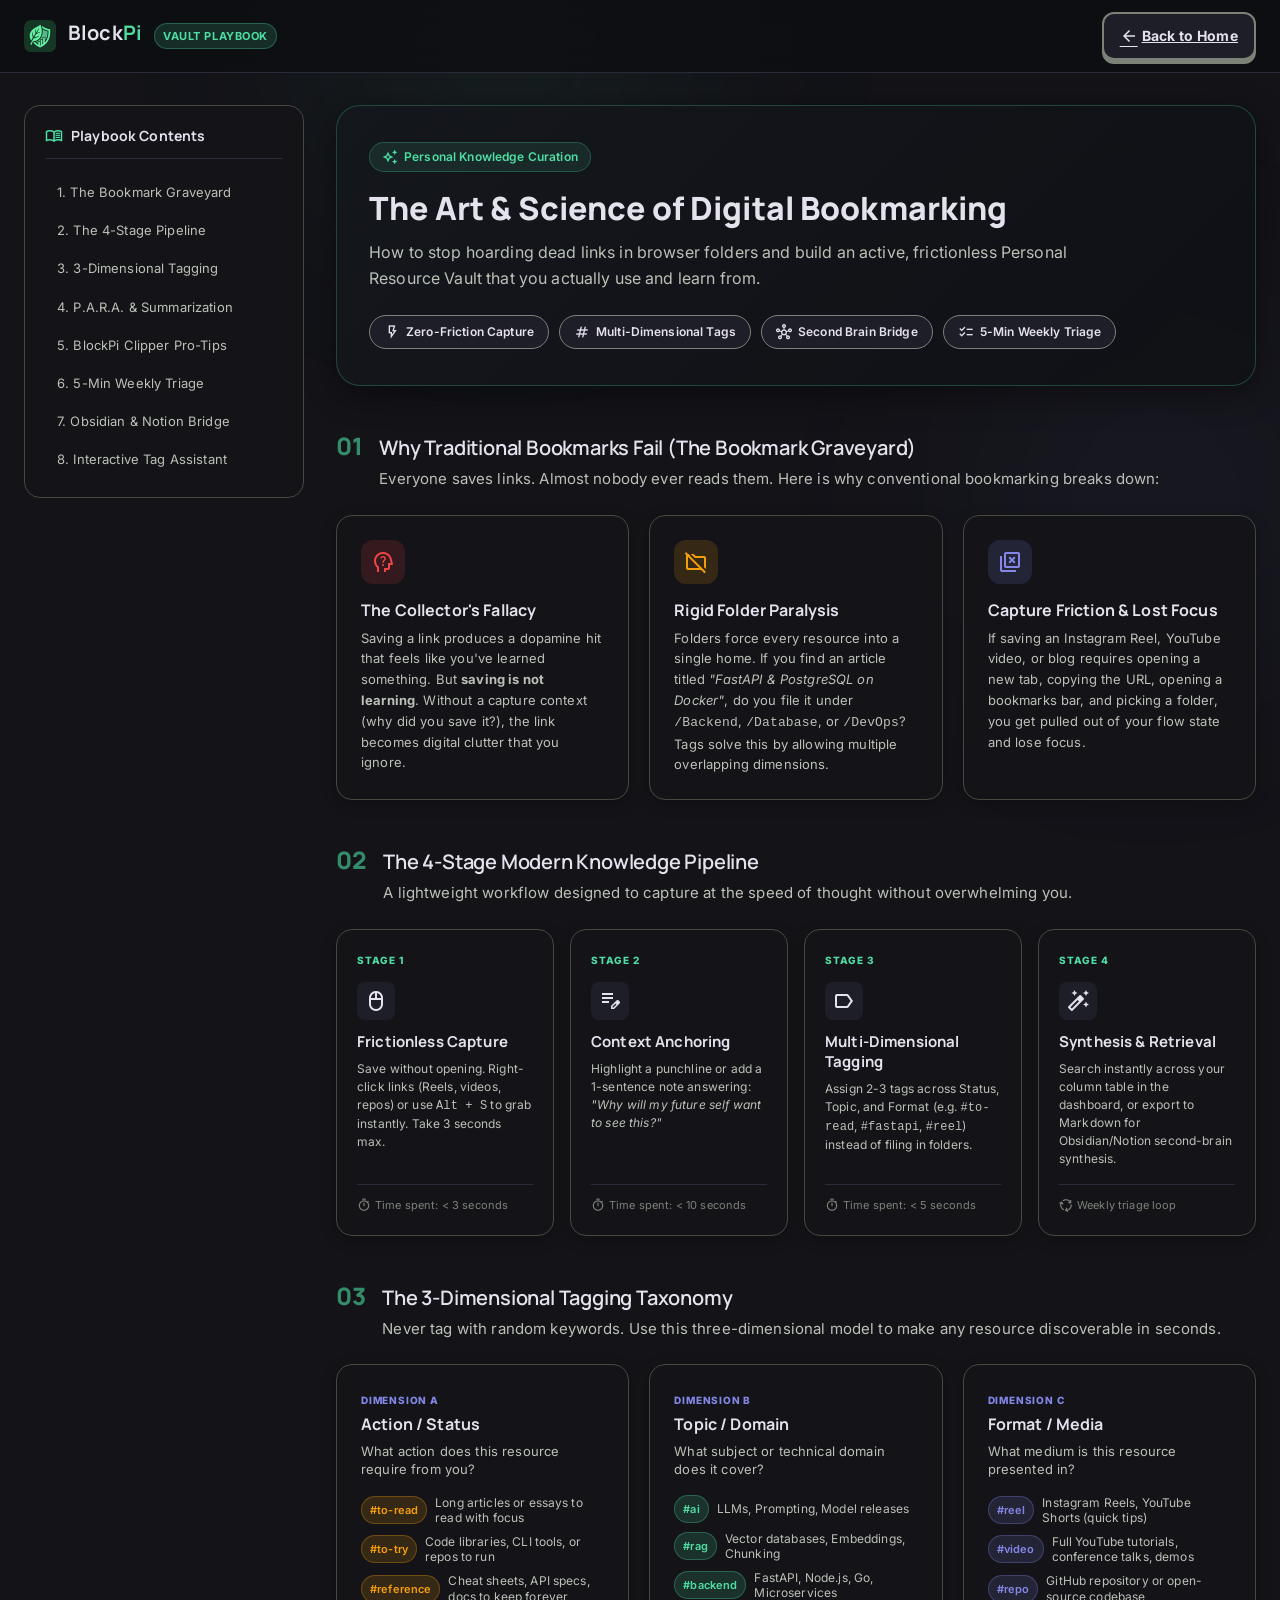
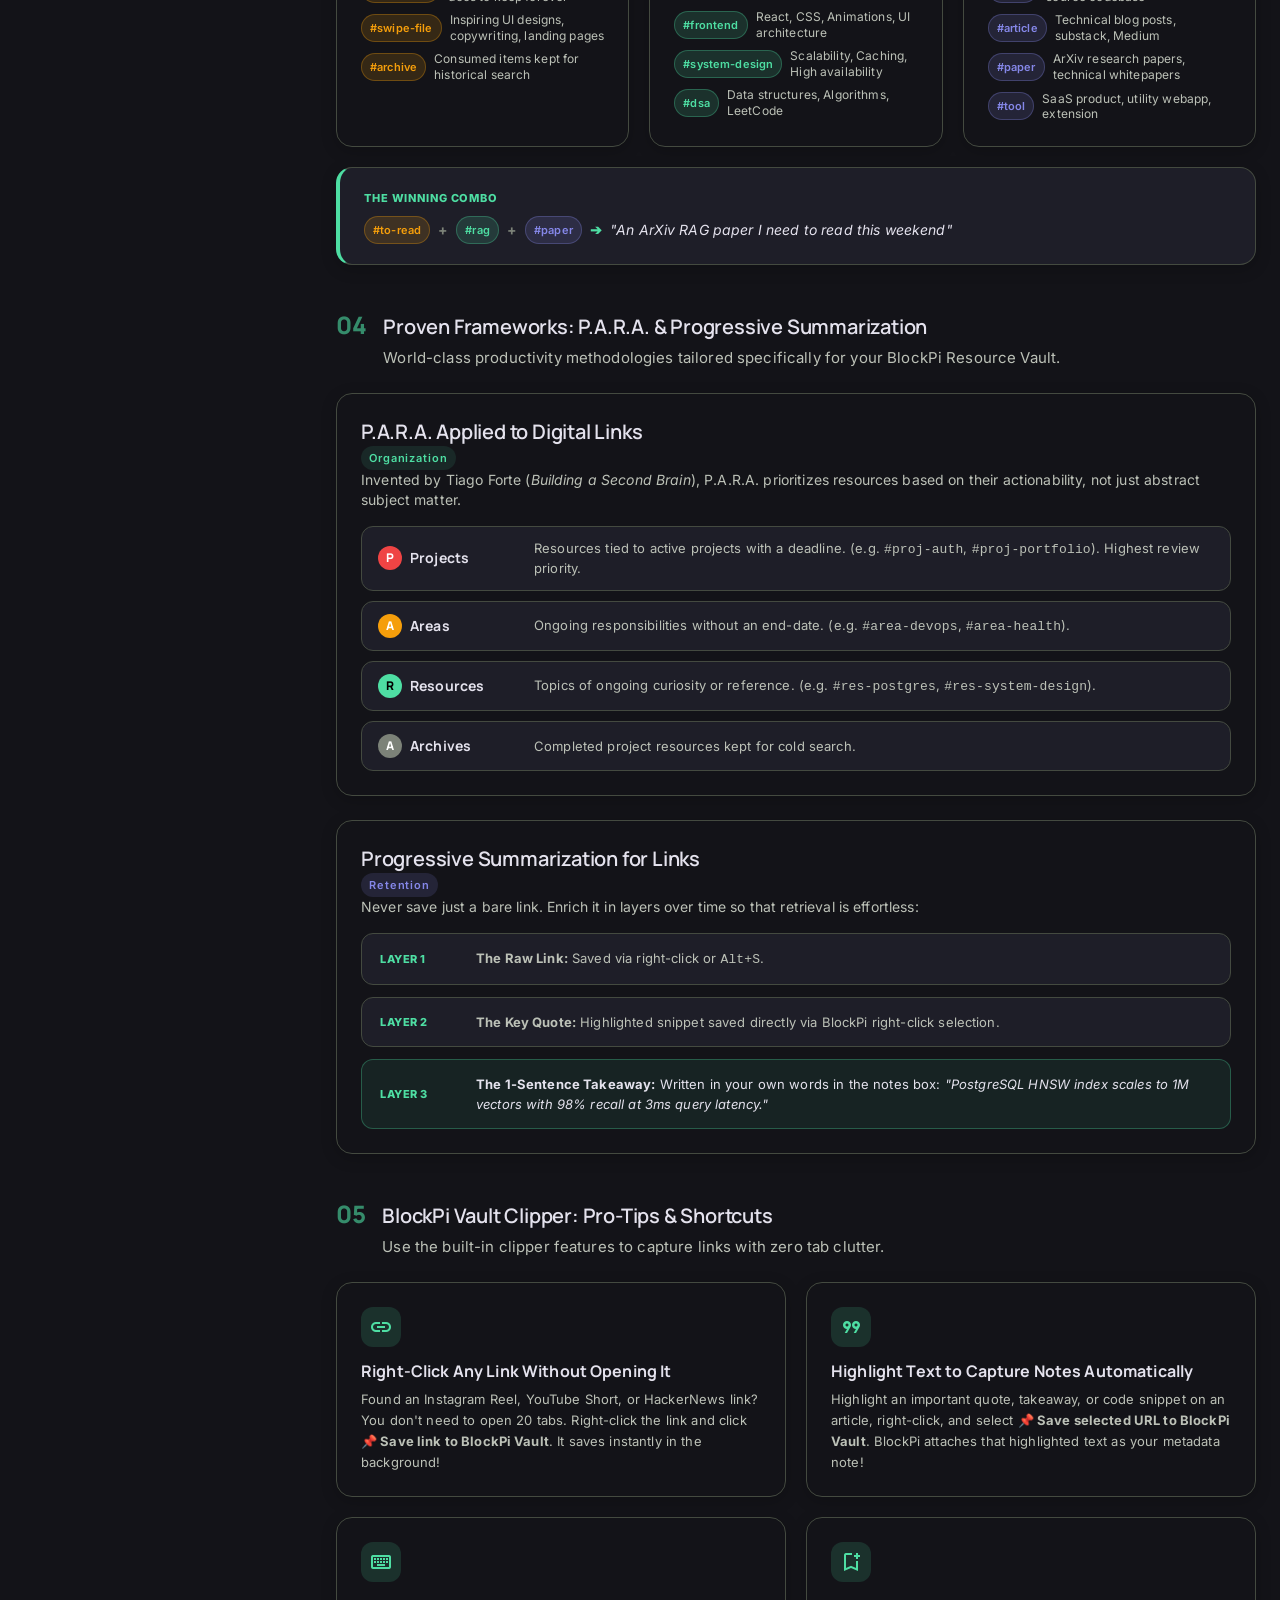
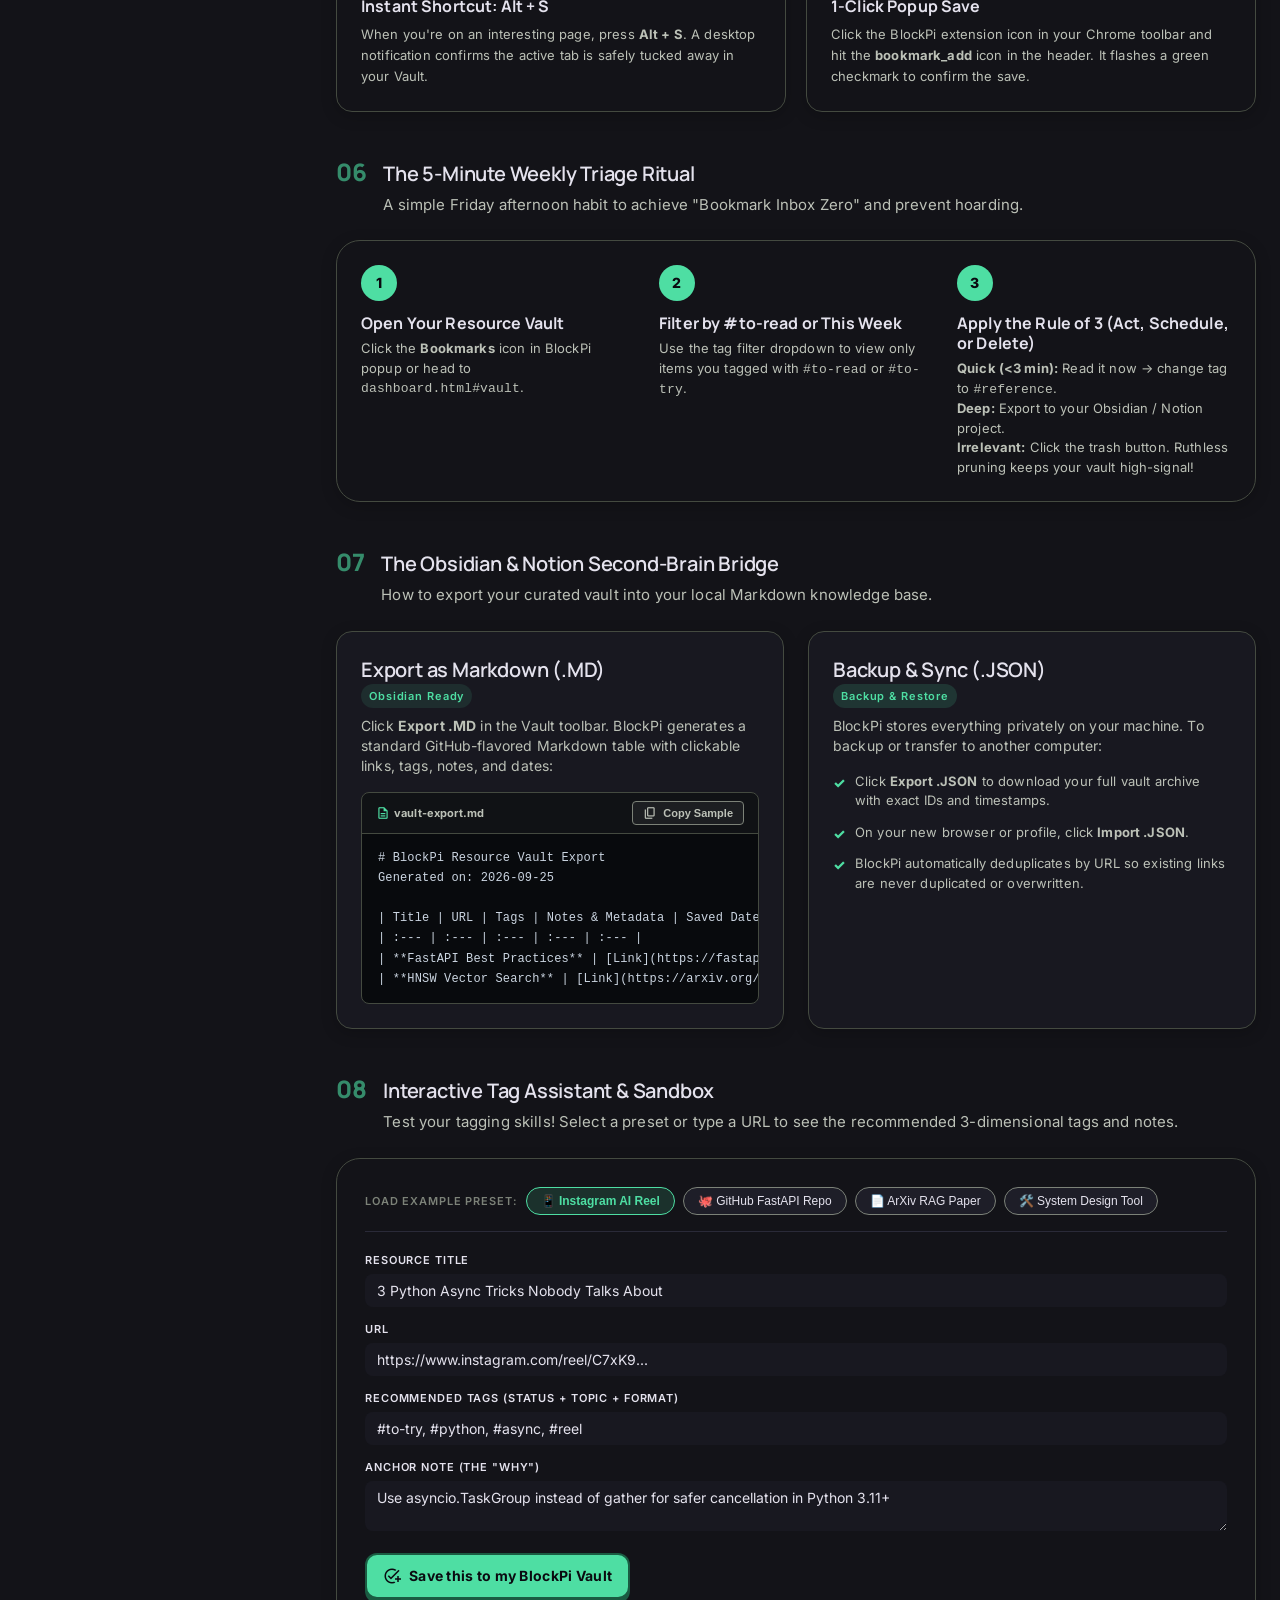
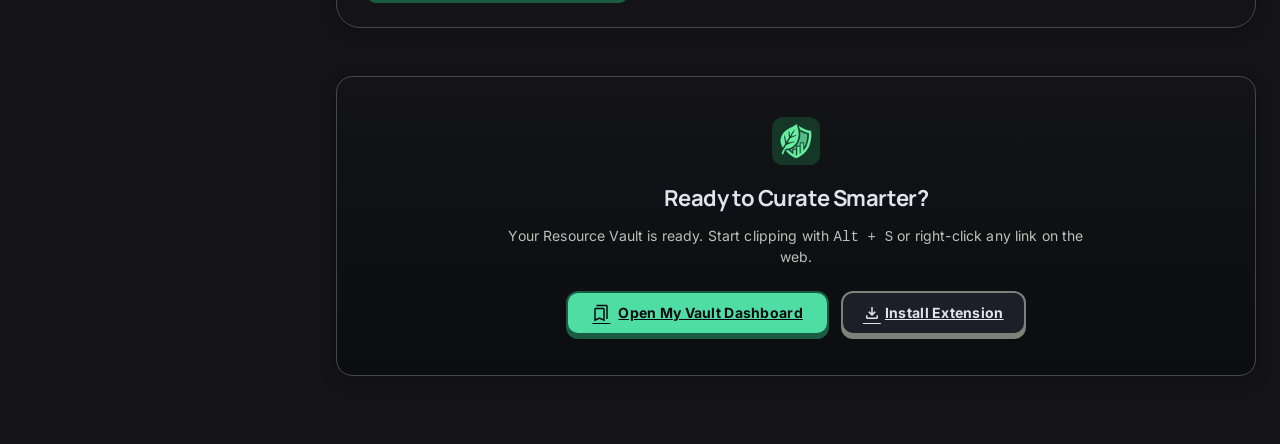
==== playbook/index.html @ e5110b39 "# 🚀 BlockPi v1.1.0 — The Resource Vault & Performance Release > **Turn passive bookmark hoarding int" ====
<!DOCTYPE html>
<html lang="en">
<head>
  <meta charset="utf-8" />
  <meta name="viewport" content="width=device-width, initial-scale=1.0" />
  <title>Resource Vault Playbook & Guide — BlockPi</title>
  <link rel="icon" type="image/png" href="../assets/images/icon128.png" />
  <link rel="preconnect" href="https://fonts.googleapis.com">
  <link rel="preconnect" href="https://fonts.gstatic.com" crossorigin>
  <link href="https://fonts.googleapis.com/css2?family=Fira+Code:wght@400;500;600&family=Inter:wght@400;500;600;700&family=Manrope:wght@600;700;800&family=Material+Symbols+Outlined:opsz,wght,FILL,GRAD@20..48,100..700,0..1,-50..200&display=swap" rel="stylesheet">
  <link rel="stylesheet" href="shared.css" />
  <link rel="stylesheet" href="guide.css" />
  <script defer src="https://cloud.umami.is/script.js" data-website-id="4c2bf85d-8e5a-41c9-9310-b9693fc7922f"></script>
</head>
<body class="guide-body">
  <div class="ambient-glow top-glow"></div>
  <div class="ambient-glow right-glow"></div>

  <!-- Header -->
  <header class="guide-header">
    <div class="guide-header-container">
      <div class="guide-brand">
        <img src="../assets/images/icon128.png" width="32" height="32" alt="BlockPi" class="brand-icon" />
        <div>
          <span class="brand-name">Block<span style="color:var(--primary)">Pi</span></span>
          <span class="brand-badge">Vault Playbook</span>
        </div>
      </div>
      <div class="guide-header-actions">
        <a href="../index.html" class="btn-surface t-button" id="btn-back-home" data-umami-event="Playbook Back Home">
          <span class="material-symbols-outlined" style="font-size:18px;">arrow_back</span>
          Back to Home
        </a>
      </div>
    </div>
  </header>

  <!-- Main Container -->
  <div class="guide-container">
    <!-- Sidebar Navigation -->
    <aside class="guide-toc">
      <div class="toc-card">
        <div class="toc-title">
          <span class="material-symbols-outlined" style="font-size:18px; color:var(--primary);">menu_book</span>
          Playbook Contents
        </div>
        <nav class="toc-nav">
          <a href="#problem" class="toc-link active">1. The Bookmark Graveyard</a>
          <a href="#pipeline" class="toc-link">2. The 4-Stage Pipeline</a>
          <a href="#tagging-matrix" class="toc-link">3. 3-Dimensional Tagging</a>
          <a href="#frameworks" class="toc-link">4. P.A.R.A. & Summarization</a>
          <a href="#shortcuts" class="toc-link">5. BlockPi Clipper Pro-Tips</a>
          <a href="#weekly-review" class="toc-link">6. 5-Min Weekly Triage</a>
          <a href="#second-brain" class="toc-link">7. Obsidian & Notion Bridge</a>
          <a href="#sandbox" class="toc-link">8. Interactive Tag Assistant</a>
        </nav>
      </div>
    </aside>

    <!-- Main Content -->
    <main class="guide-content">

      <!-- Hero Section -->
      <section class="hero-section card card-2xl">
        <div class="hero-badge">
          <span class="material-symbols-outlined" style="font-size:16px;">auto_awesome</span>
          Personal Knowledge Curation
        </div>
        <h1 class="hero-title">The Art & Science of Digital Bookmarking</h1>
        <p class="hero-subtitle">
          How to stop hoarding dead links in browser folders and build an active, frictionless Personal Resource Vault that you actually use and learn from.
        </p>
        <div class="hero-tags">
          <span class="hero-pill"><span class="material-symbols-outlined" style="font-size:16px;">flash_on</span> Zero-Friction Capture</span>
          <span class="hero-pill"><span class="material-symbols-outlined" style="font-size:16px;">tag</span> Multi-Dimensional Tags</span>
          <span class="hero-pill"><span class="material-symbols-outlined" style="font-size:16px;">hub</span> Second Brain Bridge</span>
          <span class="hero-pill"><span class="material-symbols-outlined" style="font-size:16px;">checklist</span> 5-Min Weekly Triage</span>
        </div>
      </section>

      <!-- Section 1: The Problem -->
      <section id="problem" class="guide-section">
        <div class="section-header">
          <span class="section-num">01</span>
          <div>
            <h2 class="t-h2 section-heading">Why Traditional Bookmarks Fail (The Bookmark Graveyard)</h2>
            <p class="section-desc">Everyone saves links. Almost nobody ever reads them. Here is why conventional bookmarking breaks down:</p>
          </div>
        </div>

        <div class="problem-grid">
          <div class="problem-card card">
            <div class="problem-icon" style="background:rgba(239, 68, 68, 0.15); color:#ef4444;">
              <span class="material-symbols-outlined">psychology_alt</span>
            </div>
            <h3 class="problem-title">The Collector's Fallacy</h3>
            <p class="problem-text">
              Saving a link produces a dopamine hit that feels like you've learned something. But <strong>saving is not learning</strong>. Without a capture context (why did you save it?), the link becomes digital clutter that you ignore.
            </p>
          </div>

          <div class="problem-card card">
            <div class="problem-icon" style="background:rgba(245, 158, 11, 0.15); color:#f59e0b;">
              <span class="material-symbols-outlined">folder_off</span>
            </div>
            <h3 class="problem-title">Rigid Folder Paralysis</h3>
            <p class="problem-text">
              Folders force every resource into a single home. If you find an article titled <em>"FastAPI & PostgreSQL on Docker"</em>, do you file it under <code>/Backend</code>, <code>/Database</code>, or <code>/DevOps</code>? Tags solve this by allowing multiple overlapping dimensions.
            </p>
          </div>

          <div class="problem-card card">
            <div class="problem-icon" style="background:rgba(133, 135, 232, 0.15); color:var(--secondary);">
              <span class="material-symbols-outlined">tab_close</span>
            </div>
            <h3 class="problem-title">Capture Friction & Lost Focus</h3>
            <p class="problem-text">
              If saving an Instagram Reel, YouTube video, or blog requires opening a new tab, copying the URL, opening a bookmarks bar, and picking a folder, you get pulled out of your flow state and lose focus.
            </p>
          </div>
        </div>
      </section>

      <!-- Section 2: 4-Stage Pipeline -->
      <section id="pipeline" class="guide-section">
        <div class="section-header">
          <span class="section-num">02</span>
          <div>
            <h2 class="t-h2 section-heading">The 4-Stage Modern Knowledge Pipeline</h2>
            <p class="section-desc">A lightweight workflow designed to capture at the speed of thought without overwhelming you.</p>
          </div>
        </div>

        <div class="pipeline-steps">
          <div class="step-card card">
            <div class="step-badge">STAGE 1</div>
            <div class="step-icon"><span class="material-symbols-outlined">mouse</span></div>
            <h3 class="step-title">Frictionless Capture</h3>
            <p class="step-text">Save without opening. Right-click links (Reels, videos, repos) or use <code>Alt + S</code> to grab instantly. Take 3 seconds max.</p>
            <div class="step-subtext"><span class="material-symbols-outlined" style="font-size:14px;">timer</span> Time spent: &lt; 3 seconds</div>
          </div>

          <div class="step-card card">
            <div class="step-badge">STAGE 2</div>
            <div class="step-icon"><span class="material-symbols-outlined">edit_note</span></div>
            <h3 class="step-title">Context Anchoring</h3>
            <p class="step-text">Highlight a punchline or add a 1-sentence note answering: <em>"Why will my future self want to see this?"</em></p>
            <div class="step-subtext"><span class="material-symbols-outlined" style="font-size:14px;">timer</span> Time spent: &lt; 10 seconds</div>
          </div>

          <div class="step-card card">
            <div class="step-badge">STAGE 3</div>
            <div class="step-icon"><span class="material-symbols-outlined">label</span></div>
            <h3 class="step-title">Multi-Dimensional Tagging</h3>
            <p class="step-text">Assign 2-3 tags across Status, Topic, and Format (e.g. <code>#to-read</code>, <code>#fastapi</code>, <code>#reel</code>) instead of filing in folders.</p>
            <div class="step-subtext"><span class="material-symbols-outlined" style="font-size:14px;">timer</span> Time spent: &lt; 5 seconds</div>
          </div>

          <div class="step-card card">
            <div class="step-badge">STAGE 4</div>
            <div class="step-icon"><span class="material-symbols-outlined">auto_fix_high</span></div>
            <h3 class="step-title">Synthesis & Retrieval</h3>
            <p class="step-text">Search instantly across your column table in the dashboard, or export to Markdown for Obsidian/Notion second-brain synthesis.</p>
            <div class="step-subtext"><span class="material-symbols-outlined" style="font-size:14px;">cycle</span> Weekly triage loop</div>
          </div>
        </div>
      </section>

      <!-- Section 3: Tagging Matrix -->
      <section id="tagging-matrix" class="guide-section">
        <div class="section-header">
          <span class="section-num">03</span>
          <div>
            <h2 class="t-h2 section-heading">The 3-Dimensional Tagging Taxonomy</h2>
            <p class="section-desc">Never tag with random keywords. Use this three-dimensional model to make any resource discoverable in seconds.</p>
          </div>
        </div>

        <div class="matrix-grid">
          <div class="matrix-card card">
            <div class="matrix-header">
              <span class="matrix-dim">DIMENSION A</span>
              <h3 class="matrix-title">Action / Status</h3>
            </div>
            <p class="matrix-desc">What action does this resource require from you?</p>
            <div class="tag-list">
              <div class="tag-item"><span class="tag-pill tag-status">#to-read</span> <span class="tag-desc">Long articles or essays to read with focus</span></div>
              <div class="tag-item"><span class="tag-pill tag-status">#to-try</span> <span class="tag-desc">Code libraries, CLI tools, or repos to run</span></div>
              <div class="tag-item"><span class="tag-pill tag-status">#reference</span> <span class="tag-desc">Cheat sheets, API specs, docs to keep forever</span></div>
              <div class="tag-item"><span class="tag-pill tag-status">#swipe-file</span> <span class="tag-desc">Inspiring UI designs, copywriting, landing pages</span></div>
              <div class="tag-item"><span class="tag-pill tag-status">#archive</span> <span class="tag-desc">Consumed items kept for historical search</span></div>
            </div>
          </div>

          <div class="matrix-card card">
            <div class="matrix-header">
              <span class="matrix-dim">DIMENSION B</span>
              <h3 class="matrix-title">Topic / Domain</h3>
            </div>
            <p class="matrix-desc">What subject or technical domain does it cover?</p>
            <div class="tag-list">
              <div class="tag-item"><span class="tag-pill tag-topic">#ai</span> <span class="tag-desc">LLMs, Prompting, Model releases</span></div>
              <div class="tag-item"><span class="tag-pill tag-topic">#rag</span> <span class="tag-desc">Vector databases, Embeddings, Chunking</span></div>
              <div class="tag-item"><span class="tag-pill tag-topic">#backend</span> <span class="tag-desc">FastAPI, Node.js, Go, Microservices</span></div>
              <div class="tag-item"><span class="tag-pill tag-topic">#frontend</span> <span class="tag-desc">React, CSS, Animations, UI architecture</span></div>
              <div class="tag-item"><span class="tag-pill tag-topic">#system-design</span> <span class="tag-desc">Scalability, Caching, High availability</span></div>
              <div class="tag-item"><span class="tag-pill tag-topic">#dsa</span> <span class="tag-desc">Data structures, Algorithms, LeetCode</span></div>
            </div>
          </div>

          <div class="matrix-card card">
            <div class="matrix-header">
              <span class="matrix-dim">DIMENSION C</span>
              <h3 class="matrix-title">Format / Media</h3>
            </div>
            <p class="matrix-desc">What medium is this resource presented in?</p>
            <div class="tag-list">
              <div class="tag-item"><span class="tag-pill tag-format">#reel</span> <span class="tag-desc">Instagram Reels, YouTube Shorts (quick tips)</span></div>
              <div class="tag-item"><span class="tag-pill tag-format">#video</span> <span class="tag-desc">Full YouTube tutorials, conference talks, demos</span></div>
              <div class="tag-item"><span class="tag-pill tag-format">#repo</span> <span class="tag-desc">GitHub repository or open-source codebase</span></div>
              <div class="tag-item"><span class="tag-pill tag-format">#article</span> <span class="tag-desc">Technical blog posts, substack, Medium</span></div>
              <div class="tag-item"><span class="tag-pill tag-format">#paper</span> <span class="tag-desc">ArXiv research papers, technical whitepapers</span></div>
              <div class="tag-item"><span class="tag-pill tag-format">#tool</span> <span class="tag-desc">SaaS product, utility webapp, extension</span></div>
            </div>
          </div>
        </div>

        <div class="formula-box card">
          <div class="formula-label">THE WINNING COMBO</div>
          <div class="formula-eq">
            <span class="tag-pill tag-status">#to-read</span>
            <span class="formula-op">+</span>
            <span class="tag-pill tag-topic">#rag</span>
            <span class="formula-op">+</span>
            <span class="tag-pill tag-format">#paper</span>
            <span class="formula-arrow">➔</span>
            <span class="formula-result">"An ArXiv RAG paper I need to read this weekend"</span>
          </div>
        </div>
      </section>

      <!-- Section 4: Frameworks -->
      <section id="frameworks" class="guide-section">
        <div class="section-header">
          <span class="section-num">04</span>
          <div>
            <h2 class="t-h2 section-heading">Proven Frameworks: P.A.R.A. & Progressive Summarization</h2>
            <p class="section-desc">World-class productivity methodologies tailored specifically for your BlockPi Resource Vault.</p>
          </div>
        </div>

        <div class="framework-cards">
          <div class="framework-card card">
            <div class="card-title-row">
              <h3 class="t-h2">P.A.R.A. Applied to Digital Links</h3>
              <span class="badge badge-primary">Organization</span>
            </div>
            <p class="t-body-md" style="color:var(--on-surface-variant); margin-bottom:var(--sp-md);">
              Invented by Tiago Forte (<em>Building a Second Brain</em>), P.A.R.A. prioritizes resources based on their actionability, not just abstract subject matter.
            </p>
            <div class="para-table">
              <div class="para-row">
                <div class="para-col-key"><span class="para-badge p">P</span> Projects</div>
                <div class="para-col-val">Resources tied to active projects with a deadline. (e.g. <code>#proj-auth</code>, <code>#proj-portfolio</code>). Highest review priority.</div>
              </div>
              <div class="para-row">
                <div class="para-col-key"><span class="para-badge a">A</span> Areas</div>
                <div class="para-col-val">Ongoing responsibilities without an end-date. (e.g. <code>#area-devops</code>, <code>#area-health</code>).</div>
              </div>
              <div class="para-row">
                <div class="para-col-key"><span class="para-badge r">R</span> Resources</div>
                <div class="para-col-val">Topics of ongoing curiosity or reference. (e.g. <code>#res-postgres</code>, <code>#res-system-design</code>).</div>
              </div>
              <div class="para-row">
                <div class="para-col-key"><span class="para-badge ar">A</span> Archives</div>
                <div class="para-col-val">Completed project resources kept for cold search.</div>
              </div>
            </div>
          </div>

          <div class="framework-card card">
            <div class="card-title-row">
              <h3 class="t-h2">Progressive Summarization for Links</h3>
              <span class="badge" style="background:rgba(133,135,232,0.15); color:var(--secondary);">Retention</span>
            </div>
            <p class="t-body-md" style="color:var(--on-surface-variant); margin-bottom:var(--sp-md);">
              Never save just a bare link. Enrich it in layers over time so that retrieval is effortless:
            </p>
            <div class="summary-layers">
              <div class="summary-layer">
                <span class="layer-num">Layer 1</span>
                <div>
                  <strong>The Raw Link:</strong> Saved via right-click or <code>Alt+S</code>.
                </div>
              </div>
              <div class="summary-layer">
                <span class="layer-num">Layer 2</span>
                <div>
                  <strong>The Key Quote:</strong> Highlighted snippet saved directly via BlockPi right-click selection.
                </div>
              </div>
              <div class="summary-layer highlight">
                <span class="layer-num">Layer 3</span>
                <div>
                  <strong>The 1-Sentence Takeaway:</strong> Written in your own words in the notes box: <em>"PostgreSQL HNSW index scales to 1M vectors with 98% recall at 3ms query latency."</em>
                </div>
              </div>
            </div>
          </div>
        </div>
      </section>

      <!-- Section 5: Clipper Pro-Tips -->
      <section id="shortcuts" class="guide-section">
        <div class="section-header">
          <span class="section-num">05</span>
          <div>
            <h2 class="t-h2 section-heading">BlockPi Vault Clipper: Pro-Tips & Shortcuts</h2>
            <p class="section-desc">Use the built-in clipper features to capture links with zero tab clutter.</p>
          </div>
        </div>

        <div class="tips-grid">
          <div class="tip-card card">
            <div class="tip-icon"><span class="material-symbols-outlined">link</span></div>
            <h3 class="tip-title">Right-Click Any Link Without Opening It</h3>
            <p class="tip-body">
              Found an Instagram Reel, YouTube Short, or HackerNews link? You don't need to open 20 tabs. Right-click the link and click <strong>📌 Save link to BlockPi Vault</strong>. It saves instantly in the background!
            </p>
          </div>

          <div class="tip-card card">
            <div class="tip-icon"><span class="material-symbols-outlined">format_quote</span></div>
            <h3 class="tip-title">Highlight Text to Capture Notes Automatically</h3>
            <p class="tip-body">
              Highlight an important quote, takeaway, or code snippet on an article, right-click, and select <strong>📌 Save selected URL to BlockPi Vault</strong>. BlockPi attaches that highlighted text as your metadata note!
            </p>
          </div>

          <div class="tip-card card">
            <div class="tip-icon"><span class="material-symbols-outlined">keyboard</span></div>
            <h3 class="tip-title">Instant Shortcut: Alt + S</h3>
            <p class="tip-body">
              When you're on an interesting page, press <strong>Alt + S</strong>. A desktop notification confirms the active tab is safely tucked away in your Vault.
            </p>
          </div>

          <div class="tip-card card">
            <div class="tip-icon"><span class="material-symbols-outlined">bookmark_add</span></div>
            <h3 class="tip-title">1-Click Popup Save</h3>
            <p class="tip-body">
              Click the BlockPi extension icon in your Chrome toolbar and hit the <strong>bookmark_add</strong> icon in the header. It flashes a green checkmark to confirm the save.
            </p>
          </div>
        </div>
      </section>

      <!-- Section 6: Weekly Review -->
      <section id="weekly-review" class="guide-section">
        <div class="section-header">
          <span class="section-num">06</span>
          <div>
            <h2 class="t-h2 section-heading">The 5-Minute Weekly Triage Ritual</h2>
            <p class="section-desc">A simple Friday afternoon habit to achieve "Bookmark Inbox Zero" and prevent hoarding.</p>
          </div>
        </div>

        <div class="review-card card card-2xl">
          <div class="review-steps">
            <div class="review-step">
              <div class="step-circle">1</div>
              <div class="review-text">
                <h4>Open Your Resource Vault</h4>
                <p>Click the <strong>Bookmarks</strong> icon in BlockPi popup or head to <code>dashboard.html#vault</code>.</p>
              </div>
            </div>
            <div class="review-step">
              <div class="step-circle">2</div>
              <div class="review-text">
                <h4>Filter by #to-read or This Week</h4>
                <p>Use the tag filter dropdown to view only items you tagged with <code>#to-read</code> or <code>#to-try</code>.</p>
              </div>
            </div>
            <div class="review-step">
              <div class="step-circle">3</div>
              <div class="review-text">
                <h4>Apply the Rule of 3 (Act, Schedule, or Delete)</h4>
                <p>
                  <strong>Quick (&lt;3 min):</strong> Read it now → change tag to <code>#reference</code>.<br/>
                  <strong>Deep:</strong> Export to your Obsidian / Notion project.<br/>
                  <strong>Irrelevant:</strong> Click the trash button. Ruthless pruning keeps your vault high-signal!
                </p>
              </div>
            </div>
          </div>
        </div>
      </section>

      <!-- Section 7: Second Brain -->
      <section id="second-brain" class="guide-section">
        <div class="section-header">
          <span class="section-num">07</span>
          <div>
            <h2 class="t-h2 section-heading">The Obsidian & Notion Second-Brain Bridge</h2>
            <p class="section-desc">How to export your curated vault into your local Markdown knowledge base.</p>
          </div>
        </div>

        <div class="second-brain-grid">
          <div class="brain-card card">
            <div class="card-title-row">
              <h3 class="t-h2">Export as Markdown (.MD)</h3>
              <span class="badge badge-primary">Obsidian Ready</span>
            </div>
            <p class="t-body-md" style="color:var(--on-surface-variant); margin-top:var(--sp-xs);">
              Click <strong>Export .MD</strong> in the Vault toolbar. BlockPi generates a standard GitHub-flavored Markdown table with clickable links, tags, notes, and dates:
            </p>
            <div class="code-block-wrapper">
              <div class="code-block-header">
                <span class="code-lang">
                  <span class="material-symbols-outlined" style="font-size:14px; color:var(--primary); vertical-align:middle; margin-right:4px;">description</span>
                  vault-export.md
                </span>
                <button id="btn-copy-md-sample" class="btn-copy-code" title="Copy sample markdown to clipboard">
                  <span class="material-symbols-outlined icon-copy" style="font-size:14px;">content_copy</span>
                  <span class="btn-copy-text">Copy Sample</span>
                </button>
              </div>
              <pre class="code-block"><code id="sample-md-code"># BlockPi Resource Vault Export
Generated on: 2026-09-25

| Title | URL | Tags | Notes & Metadata | Saved Date |
| :--- | :--- | :--- | :--- | :--- |
| **FastAPI Best Practices** | [Link](https://fastapi.tiangolo.com) | &#96;#backend&#96; &#96;#fastapi&#96; | Use async db sessions | 2026-09-25 |
| **HNSW Vector Search** | [Link](https://arxiv.org/abs/...) | &#96;#ai&#96; &#96;#rag&#96; &#96;#paper&#96; | Sub-5ms recall | 2026-09-25 |</code></pre>
            </div>
          </div>

          <div class="brain-card card">
            <div class="card-title-row">
              <h3 class="t-h2">Backup & Sync (.JSON)</h3>
              <span class="badge" style="background:rgba(78,222,163,0.15); color:var(--primary);">Backup & Restore</span>
            </div>
            <p class="t-body-md" style="color:var(--on-surface-variant); margin-top:var(--sp-xs);">
              BlockPi stores everything privately on your machine. To backup or transfer to another computer:
            </p>
            <ul class="guide-checklist">
              <li>Click <strong>Export .JSON</strong> to download your full vault archive with exact IDs and timestamps.</li>
              <li>On your new browser or profile, click <strong>Import .JSON</strong>.</li>
              <li>BlockPi automatically deduplicates by URL so existing links are never duplicated or overwritten.</li>
            </ul>
          </div>
        </div>
      </section>

      <!-- Section 8: Interactive Sandbox -->
      <section id="sandbox" class="guide-section">
        <div class="section-header">
          <span class="section-num">08</span>
          <div>
            <h2 class="t-h2 section-heading">Interactive Tag Assistant & Sandbox</h2>
            <p class="section-desc">Test your tagging skills! Select a preset or type a URL to see the recommended 3-dimensional tags and notes.</p>
          </div>
        </div>

        <div class="sandbox-card card card-2xl">
          <div class="sandbox-presets">
            <span class="t-label" style="color:var(--outline);">Load Example Preset:</span>
            <button class="btn-preset active" data-preset="reel">📱 Instagram AI Reel</button>
            <button class="btn-preset" data-preset="repo">🐙 GitHub FastAPI Repo</button>
            <button class="btn-preset" data-preset="paper">📄 ArXiv RAG Paper</button>
            <button class="btn-preset" data-preset="tool">🛠️ System Design Tool</button>
          </div>

          <div class="sandbox-form">
            <div class="sandbox-field">
              <label class="t-label">Resource Title</label>
              <input type="text" id="sb-title" class="input" value="3 Python Async Tricks Nobody Talks About" />
            </div>
            <div class="sandbox-field">
              <label class="t-label">URL</label>
              <input type="text" id="sb-url" class="input" value="https://www.instagram.com/reel/C7xK9..." />
            </div>
            <div class="sandbox-field">
              <label class="t-label">Recommended Tags (Status + Topic + Format)</label>
              <input type="text" id="sb-tags" class="input" value="#to-try, #python, #async, #reel" />
            </div>
            <div class="sandbox-field">
              <label class="t-label">Anchor Note (The "Why")</label>
              <textarea id="sb-notes" class="input" rows="2">Use asyncio.TaskGroup instead of gather for safer cancellation in Python 3.11+</textarea>
            </div>
            <div class="sandbox-actions">
              <button id="btn-sandbox-save" class="btn-primary" data-umami-event="Playbook Sandbox Save">
                <span class="material-symbols-outlined" style="font-size:18px;">add_task</span>
                Save this to my BlockPi Vault
              </button>
              <span id="sandbox-feedback" class="t-label" style="color:var(--primary); display:none;">
                ✓ Added to your Vault!
              </span>
            </div>
          </div>
        </div>
      </section>

      <!-- Footer CTA -->
      <footer class="guide-footer card">
        <div style="text-align:center; max-width:600px; margin:0 auto;">
          <img src="../assets/images/icon128.png" width="48" height="48" alt="BlockPi" style="margin-bottom:var(--sp-sm)" />
          <h2 class="t-h1" style="color:var(--on-surface); font-size:22px;">Ready to Curate Smarter?</h2>
          <p class="t-body-md" style="color:var(--on-surface-variant); margin:var(--sp-sm) 0 var(--sp-lg);">
            Your Resource Vault is ready. Start clipping with <code>Alt + S</code> or right-click any link on the web.
          </p>
          <div style="display:flex; justify-content:center; align-items:center; gap:12px; flex-wrap:wrap;">
            <a href="../index.html#vault" id="btn-open-vault" class="btn-primary" style="padding:10px 24px;" data-umami-event="Playbook Open Vault Click">
              <span class="material-symbols-outlined" style="font-size:18px;">bookmarks</span>
              Open My Vault Dashboard
            </a>
            <a href="../index.html#install" class="btn-surface" style="padding:10px 20px;" data-umami-event="Playbook Install Click">
              <span class="material-symbols-outlined" style="font-size:18px;">download</span>
              Install Extension
            </a>
          </div>
          <div id="vault-access-hint" style="display:none; margin-top:20px; padding:16px 20px; background:rgba(16,185,129,0.08); border:1px solid rgba(16,185,129,0.25); border-radius:12px; text-align:left; max-width:520px; margin-left:auto; margin-right:auto;">
            <div style="display:flex; align-items:center; gap:8px; margin-bottom:8px; font-weight:600; color:var(--primary); font-size:14px;">
              <span class="material-symbols-outlined" style="font-size:20px;">lightbulb</span>
              <span>How to open your Vault in Chrome</span>
            </div>
            <p style="font-size:13px; color:var(--on-surface-variant); margin:0 0 8px 0; line-height:1.5;">
              BlockPi is a 100% private, local Chrome Extension. You can access your Vault anytime:
            </p>
            <ul style="font-size:13px; color:var(--on-surface); margin:0 0 10px 0; padding-left:20px; line-height:1.6;">
              <li>Click the <strong>BlockPi icon</strong> in your browser toolbar &rarr; select <strong>Vault Dashboard</strong>.</li>
              <li>Or press <kbd style="background:var(--surface-variant); padding:2px 6px; border-radius:4px; font-family:var(--font-mono); font-size:12px;">Alt + S</kbd> on any page to clip links directly.</li>
            </ul>
            <p style="font-size:12px; color:var(--on-surface-variant); margin:0;">
              Don't have BlockPi installed yet? Click <a href="../index.html#install" style="color:var(--primary); text-decoration:underline;" data-umami-event="Playbook Install Hint Click">Install Extension</a> to get started in 30 seconds.
            </p>
          </div>
        </div>
      </footer>

    </main>
  </div>

  <script src="guide.js" type="module"></script>
</body>
</html>
---- playbook/shared.css ----
/* ════════════════════════════════════════════════════
   BlockPi — Shared Design System (Stitch Dark Theme)
   Serene Productivity · Sage Green + Indigo · Dark Mode
   ════════════════════════════════════════════════════ */

/* Fonts loaded via Google Fonts CDN in HTML head */

.material-symbols-outlined {
  font-family: 'Material Symbols Outlined';
  font-weight: normal;
  font-style: normal;
  font-size: 24px;
  line-height: 1;
  letter-spacing: normal;
  text-transform: none;
  display: inline-block;
  white-space: nowrap;
  word-wrap: normal;
  direction: ltr;
}

/* ── Color Tokens ─────────────────────────────────── */
:root {
  /* Surfaces (dark) */
  --background: #0e0e14;
  --surface: #131318;
  --surface-dim: #0e0e14;
  --surface-bright: #2a2a38;
  --surface-container-lowest: #131318;
  --surface-container-low: #181820;
  --surface-container: #1e1e28;
  --surface-container-high: #252530;
  --surface-container-highest: #303040;
  --surface-variant: #2a2a38;

  /* On-Surface (text on dark) */
  --on-surface: #e4e2ed;
  --on-surface-variant: #bcc1b7;
  --on-background: #e4e2ed;
  --inverse-surface: #e4e2ed;
  --inverse-on-surface: #1a1b22;

  /* Primary — Mint Emerald */
  --primary: #4EDEA3;
  --on-primary: #ffffff;
  --primary-container: #1a5c42;
  --on-primary-container: #b8f5dc;
  --primary-fixed: #d4f7e8;
  --primary-fixed-dim: #4EDEA3;
  --on-primary-fixed: #d4f7e8;
  --on-primary-fixed-variant: #1a5c42;
  --inverse-primary: #145238;
  --surface-tint: #3ab88a;

  /* Secondary — Indigo */
  --secondary: #8587e8;
  --on-secondary: #ffffff;
  --secondary-container: #3a3d9e;
  --on-secondary-container: #c0c1ff;
  --secondary-fixed: #2a2a6e;
  --secondary-fixed-dim: #8587e8;

  /* Tertiary — Rose */
  --tertiary: #d88aa8;
  --on-tertiary: #ffffff;
  --tertiary-container: #815166;
  --on-tertiary-container: #ffcde0;

  /* Error */
  --error: #ffb4ab;
  --on-error: #ffffff;
  --error-container: #93000a;
  --on-error-container: #ffdad6;

  /* Outline */
  --outline: #7c8278;
  --outline-variant: #444a40;

  /* Status */
  --status-good: #4EDEA3;
  --status-warn: #f59e0b;
  --status-danger: #ffb4ab;

  /* Spacing (4px baseline) */
  --sp-base: 4px;
  --sp-xs: 8px;
  --sp-sm: 12px;
  --sp-md: 16px;
  --sp-lg: 24px;
  --sp-xl: 32px;
  --sp-container: 20px;
  --sp-card: 16px;

  /* Radius */
  --r-sm: 4px;
  --r-md: 8px;
  --r-lg: 12px;
  --r-xl: 16px;
  --r-2xl: 24px;
  --r-full: 9999px;

  /* Shadows (deep for dark) */
  --shadow-sm: 0 2px 8px rgba(0, 0, 0, 0.15);
  --shadow-md: 0 4px 16px rgba(0, 0, 0, 0.2);
  --shadow-lg: 0 8px 32px rgba(0, 0, 0, 0.3);
  --shadow-xl: 0 16px 48px rgba(0, 0, 0, 0.4);
  --shadow-accent: 0 4px 16px rgba(78, 222, 163, 0.25);

  /* Transitions */
  --ease-out: cubic-bezier(0.16, 1, 0.3, 1);
  --t-fast: 0.15s ease;
  --t-normal: 0.2s ease;
  --t-spring: 0.5s cubic-bezier(0.16, 1, 0.3, 1);
}

/* ── Global Reset ─────────────────────────────────── */
*,
*::before,
*::after {
  margin: 0;
  padding: 0;
  box-sizing: border-box;
}

body {
  font-family: 'Inter', -apple-system, BlinkMacSystemFont, 'Segoe UI', sans-serif;
  font-size: 14px;
  line-height: 20px;
  letter-spacing: 0.01em;
  color: var(--on-background);
  background: var(--background);
  -webkit-font-smoothing: antialiased;
  -moz-osx-font-smoothing: grayscale;
}

/* ── Typography ───────────────────────────────────── */
.t-h1 {
  font-family: 'Manrope', sans-serif;
  font-size: 24px;
  line-height: 32px;
  font-weight: 700;
  letter-spacing: -0.02em;
}

.t-h2 {
  font-family: 'Manrope', sans-serif;
  font-size: 20px;
  line-height: 28px;
  font-weight: 600;
  letter-spacing: -0.01em;
}

.t-body-lg {
  font-family: 'Inter', sans-serif;
  font-size: 16px;
  line-height: 24px;
  letter-spacing: 0.01em;
}

.t-body-md {
  font-family: 'Inter', sans-serif;
  font-size: 14px;
  line-height: 20px;
  letter-spacing: 0.01em;
}

.t-label {
  font-family: 'Inter', sans-serif;
  font-size: 11px;
  line-height: 16px;
  font-weight: 600;
  letter-spacing: 0.08em;
  text-transform: uppercase;
}

.t-button {
  font-family: 'Inter', sans-serif;
  font-size: 14px;
  line-height: 20px;
  font-weight: 500;
  letter-spacing: 0.02em;
}

/* ── Material Symbols extras ─────────────────────── */
.material-symbols-outlined {
  font-variation-settings: 'FILL' 0, 'wght' 400, 'GRAD' 0, 'opsz' 24;
  vertical-align: middle;
}

.material-symbols-outlined.fill {
  font-variation-settings: 'FILL' 1, 'wght' 400, 'GRAD' 0, 'opsz' 24;
}

/* ── Card ─────────────────────────────────────────── */
.card {
  background: var(--surface-container-lowest);
  border: 1px solid var(--outline-variant);
  border-radius: var(--r-xl);
  padding: var(--sp-lg);
  box-shadow: var(--shadow-md);
}

.card-2xl {
  border-radius: var(--r-2xl);
}

/* ── Buttons ──────────────────────────────────────── */
.btn-primary {
  display: inline-flex;
  align-items: center;
  justify-content: center;
  gap: var(--sp-xs);
  background: var(--primary);
  color: #0a0a10;
  font-family: 'Inter', sans-serif;
  font-size: 14px;
  font-weight: 700;
  letter-spacing: 0.02em;
  padding: var(--sp-sm) var(--sp-md);
  border-radius: var(--r-lg);
  border: 2px solid var(--primary-container);
  cursor: pointer;
  transition: all 0.2s ease;
  box-shadow: 0px 4px 0px 0px var(--primary-container);
}

.btn-primary:hover {
  background: var(--primary-fixed-dim);
  transform: translateY(2px);
  box-shadow: 0px 2px 0px 0px var(--primary-container);
}

.btn-ghost {
  display: inline-flex;
  align-items: center;
  justify-content: center;
  gap: var(--sp-xs);
  background: var(--surface-container-lowest);
  color: var(--secondary);
  font-family: 'Inter', sans-serif;
  font-size: 14px;
  font-weight: 700;
  letter-spacing: 0.02em;
  padding: var(--sp-sm) var(--sp-md);
  border-radius: var(--r-lg);
  border: 2px solid var(--secondary);
  cursor: pointer;
  transition: all 0.2s ease;
  box-shadow: 0px 4px 0px 0px var(--secondary);
}

.btn-ghost:hover {
  background: rgba(133, 135, 232, 0.08);
  transform: translateY(2px);
  box-shadow: 0px 2px 0px 0px var(--secondary);
}

.btn-surface {
  display: inline-flex;
  align-items: center;
  justify-content: center;
  gap: var(--sp-base);
  background: var(--surface-container);
  color: var(--on-surface);
  font-family: 'Inter', sans-serif;
  font-size: 14px;
  font-weight: 700;
  letter-spacing: 0.02em;
  padding: var(--sp-sm) var(--sp-md);
  border-radius: var(--r-lg);
  border: 2px solid var(--outline);
  cursor: pointer;
  transition: all 0.2s ease;
  box-shadow: 0px 4px 0px 0px var(--outline);
}

.btn-surface:hover {
  background: var(--surface-container-high);
  transform: translateY(2px);
  box-shadow: 0px 2px 0px 0px var(--outline);
}

.btn-danger-outline {
  display: inline-flex;
  align-items: center;
  gap: var(--sp-base);
  background: var(--surface-container-lowest);
  color: var(--error);
  font-family: 'Inter', sans-serif;
  font-size: 14px;
  font-weight: 700;
  padding: var(--sp-sm) var(--sp-md);
  border-radius: var(--r-lg);
  border: 2px solid var(--error);
  cursor: pointer;
  transition: all 0.2s ease;
  box-shadow: 0px 4px 0px 0px var(--error);
}

.btn-danger-outline:hover {
  background: rgba(147, 0, 10, 0.15);
  transform: translateY(2px);
  box-shadow: 0px 2px 0px 0px var(--error);
}

.btn-icon {
  width: 32px;
  height: 32px;
  border-radius: var(--r-full);
  display: flex;
  align-items: center;
  justify-content: center;
  background: none;
  border: none;
  color: var(--on-surface-variant);
  cursor: pointer;
  transition: var(--t-normal);
}

.btn-icon:hover {
  background: var(--surface-container);
  color: var(--primary);
}

.btn-icon-sm {
  padding: var(--sp-xs);
  border-radius: var(--r-md);
  display: flex;
  align-items: center;
  justify-content: center;
  background: none;
  border: none;
  color: var(--outline);
  cursor: pointer;
  transition: var(--t-normal);
}

.btn-icon-sm:hover {
  color: var(--primary);
  background: var(--surface-container);
}

.btn-icon-sm.danger:hover {
  color: var(--error);
  background: rgba(147, 0, 10, 0.15);
}

/* ── Toggle Switch ────────────────────────────────── */
.toggle {
  position: relative;
  width: 48px;
  height: 24px;
  cursor: pointer;
  flex-shrink: 0;
}

.toggle input {
  opacity: 0;
  width: 0;
  height: 0;
  position: absolute;
}

.toggle-track {
  position: absolute;
  inset: 0;
  background: var(--surface-container-high);
  border-radius: var(--r-full);
  transition: background 0.2s ease;
  display: flex;
  align-items: center;
  padding: 0 2px;
}

.toggle-thumb {
  width: 20px;
  height: 20px;
  border-radius: var(--r-full);
  background: var(--outline);
  box-shadow: 0 1px 3px rgba(0, 0, 0, 0.3);
  transition: transform 0.2s ease, background 0.2s ease;
}

.toggle input:checked+.toggle-track {
  background: var(--primary);
}

.toggle input:checked+.toggle-track .toggle-thumb {
  transform: translateX(24px);
  background: var(--surface);
}

/* ── Inputs ───────────────────────────────────────── */
.input {
  background: var(--surface-container-low);
  border: none;
  border-radius: var(--r-md);
  padding: 8px var(--sp-sm);
  font-family: 'Inter', sans-serif;
  font-size: 14px;
  color: var(--on-surface);
  outline: none;
  transition: box-shadow 0.2s ease;
}

.input::placeholder {
  color: var(--outline-variant);
}

.input:focus {
  box-shadow: 0 0 0 2px var(--primary-container);
}

.input-sm {
  width: 64px;
  text-align: center;
  background: var(--surface-container);
  border: none;
  border-radius: var(--r-md);
  padding: 6px var(--sp-xs);
  font-family: 'Inter', sans-serif;
  font-size: 16px;
  color: var(--on-surface);
  outline: none;
  transition: box-shadow 0.2s ease;
}

.input-sm:focus {
  box-shadow: 0 0 0 1px var(--primary);
}

/* Hide number arrows */
.input::-webkit-outer-spin-button,
.input::-webkit-inner-spin-button,
.input-sm::-webkit-outer-spin-button,
.input-sm::-webkit-inner-spin-button {
  -webkit-appearance: none;
  margin: 0;
}

.input[type=number],
.input-sm[type=number] {
  -moz-appearance: textfield;
}

/* ── Progress Bar ─────────────────────────────────── */
.progress-track {
  width: 100%;
  height: 6px;
  background: var(--surface-container-high);
  border-radius: var(--r-full);
  overflow: hidden;
}

.progress-track-thin {
  height: 4px;
}

.progress-fill {
  height: 100%;
  border-radius: var(--r-full);
  background: var(--primary);
  transition: width 0.5s ease;
}

.progress-fill.warn {
  background: var(--status-warn);
}

.progress-fill.danger {
  background: var(--error);
}

.progress-fill.inactive {
  background: var(--surface-container-highest);
}

/* ── Badge ────────────────────────────────────────── */
.badge {
  display: inline-flex;
  align-items: center;
  padding: 2px 8px;
  border-radius: var(--r-full);
  font-size: 11px;
  font-weight: 600;
  letter-spacing: 0.08em;
}

.badge-primary {
  background: rgba(78, 222, 163, 0.1);
  color: var(--primary);
}

.badge-error {
  background: rgba(255, 180, 171, 0.1);
  color: var(--error);
}

/* ── Scrollbar ────────────────────────────────────── */
::-webkit-scrollbar {
  width: 5px;
}

::-webkit-scrollbar-track {
  background: transparent;
}

::-webkit-scrollbar-thumb {
  background: var(--outline-variant);
  border-radius: 4px;
}

::-webkit-scrollbar-thumb:hover {
  background: var(--outline);
}

/* ── Animations ───────────────────────────────────── */
@keyframes fade-in {
  from {
    opacity: 0;
    transform: translateY(6px);
  }

  to {
    opacity: 1;
    transform: translateY(0);
  }
}

@keyframes card-in {
  from {
    opacity: 0;
    transform: scale(0.94) translateY(16px);
  }

  to {
    opacity: 1;
    transform: scale(1) translateY(0);
  }
}

@keyframes pulse-glow {

  0%,
  100% {
    transform: scale(1);
    opacity: 1;
  }

  50% {
    transform: scale(1.06);
    opacity: 0.85;
  }
}

@keyframes float-up {
  0% {
    opacity: 0;
    transform: translateY(0) scale(0.5);
  }

  10% {
    opacity: 1;
  }

  90% {
    opacity: 0.3;
  }

  100% {
    opacity: 0;
    transform: translateY(-100vh) scale(1);
  }
}

@keyframes toast-in {
  from {
    opacity: 0;
    transform: translateX(-50%) translateY(12px);
  }

  to {
    opacity: 1;
    transform: translateX(-50%) translateY(0);
  }
}

@keyframes modal-bg-in {
  from {
    opacity: 0;
  }

  to {
    opacity: 1;
  }
}

@keyframes modal-card-in {
  from {
    opacity: 0;
    transform: translateY(12px);
  }

  to {
    opacity: 1;
    transform: translateY(0);
  }
}

/* ── Utilities ────────────────────────────────────── */
.truncate {
  overflow: hidden;
  text-overflow: ellipsis;
  white-space: nowrap;
}

.sr-only {
  position: absolute;
  width: 1px;
  height: 1px;
  overflow: hidden;
  clip: rect(0, 0, 0, 0);
  border: 0;
}
---- playbook/guide.css ----
/* Guide Page Styling (Stitch Dark Theme) */
.guide-body {
  background-color: var(--surface);
  color: var(--on-surface);
  margin: 0;
  padding: 0;
  min-height: 100vh;
  font-family: 'Inter', sans-serif;
  overflow-x: hidden;
  position: relative;
}

/* Ambient glow */
.ambient-glow {
  position: fixed;
  border-radius: 50%;
  pointer-events: none;
  z-index: 0;
  filter: blur(120px);
}
.top-glow {
  top: -150px;
  left: 20%;
  width: 500px;
  height: 400px;
  background: radial-gradient(circle, rgba(78, 222, 163, 0.12), transparent 70%);
}
.right-glow {
  top: 30%;
  right: -100px;
  width: 450px;
  height: 450px;
  background: radial-gradient(circle, rgba(133, 135, 232, 0.1), transparent 70%);
}

/* Header */
.guide-header {
  position: sticky;
  top: 0;
  z-index: 100;
  background: rgba(13, 15, 18, 0.85);
  backdrop-filter: blur(16px);
  -webkit-backdrop-filter: blur(16px);
  border-bottom: 1px solid var(--surface-variant);
  padding: 12px 24px;
}
.guide-header-container {
  max-width: 1300px;
  margin: 0 auto;
  display: flex;
  align-items: center;
  justify-content: space-between;
}
.guide-brand {
  display: flex;
  align-items: center;
  gap: 12px;
}
.brand-name {
  font-family: 'Manrope', sans-serif;
  font-size: 20px;
  font-weight: 700;
  color: var(--on-surface);
}
.brand-badge {
  display: inline-block;
  font-size: 11px;
  text-transform: uppercase;
  font-weight: 700;
  letter-spacing: 0.05em;
  background: rgba(78, 222, 163, 0.15);
  color: var(--primary);
  padding: 2px 8px;
  border-radius: var(--r-full);
  margin-left: 8px;
  border: 1px solid rgba(78, 222, 163, 0.3);
}

/* Main Layout */
.guide-container {
  max-width: 1300px;
  margin: 0 auto;
  padding: 32px 24px 80px;
  display: flex;
  gap: 32px;
  position: relative;
  z-index: 1;
}

/* TOC */
.guide-toc {
  width: 280px;
  flex-shrink: 0;
}
.toc-card {
  position: sticky;
  top: 88px;
  background: var(--surface-container-lowest);
  border: 1px solid var(--outline-variant);
  border-radius: var(--r-xl);
  padding: 20px;
}
.toc-title {
  display: flex;
  align-items: center;
  gap: 8px;
  font-family: 'Manrope', sans-serif;
  font-weight: 700;
  font-size: 14px;
  color: var(--on-surface);
  margin-bottom: 16px;
  padding-bottom: 12px;
  border-bottom: 1px solid var(--surface-variant);
}
.toc-nav {
  display: flex;
  flex-direction: column;
  gap: 4px;
}
.toc-link {
  font-size: 13px;
  color: var(--on-surface-variant);
  text-decoration: none;
  padding: 8px 12px;
  border-radius: var(--r-md);
  transition: all 0.2s ease;
  line-height: 1.4;
}
.toc-link:hover {
  color: var(--on-surface);
  background: var(--surface-container);
}
.toc-link.active {
  color: var(--primary);
  background: rgba(78, 222, 163, 0.1);
  font-weight: 600;
  border-left: 3px solid var(--primary);
}

/* Content */
.guide-content {
  flex: 1;
  min-width: 0;
  display: flex;
  flex-direction: column;
  gap: 48px;
}

/* Hero */
.hero-section {
  padding: 36px 32px;
  background: linear-gradient(135deg, rgba(20, 23, 29, 0.95), rgba(15, 17, 21, 0.9));
  border: 1px solid rgba(78, 222, 163, 0.25);
  box-shadow: 0 8px 32px rgba(0, 0, 0, 0.4);
}
.hero-badge {
  display: inline-flex;
  align-items: center;
  gap: 6px;
  font-size: 12px;
  font-weight: 600;
  color: var(--primary);
  background: rgba(78, 222, 163, 0.1);
  border: 1px solid rgba(78, 222, 163, 0.25);
  padding: 4px 12px;
  border-radius: var(--r-full);
  margin-bottom: 16px;
}
.hero-title {
  font-family: 'Manrope', sans-serif;
  font-size: 32px;
  font-weight: 800;
  color: var(--on-surface);
  line-height: 1.25;
  margin: 0 0 12px;
}
.hero-subtitle {
  font-size: 16px;
  color: var(--on-surface-variant);
  line-height: 1.6;
  margin: 0 0 24px;
  max-width: 760px;
}
.hero-tags {
  display: flex;
  flex-wrap: wrap;
  gap: 10px;
}
.hero-pill {
  display: inline-flex;
  align-items: center;
  gap: 6px;
  font-size: 12px;
  font-weight: 600;
  background: var(--surface-container);
  color: var(--on-surface);
  border: 1px solid var(--outline);
  padding: 6px 14px;
  border-radius: var(--r-full);
}

/* Section Header */
.guide-section {
  scroll-margin-top: 96px;
}
.section-header {
  display: flex;
  align-items: flex-start;
  gap: 16px;
  margin-bottom: 24px;
}
.section-num {
  font-family: 'Manrope', sans-serif;
  font-size: 24px;
  font-weight: 800;
  color: var(--primary);
  opacity: 0.6;
  line-height: 1;
}
.section-heading {
  margin: 0 0 6px;
  color: var(--on-surface);
}
.section-desc {
  font-size: 15px;
  color: var(--on-surface-variant);
  margin: 0;
  line-height: 1.5;
}

/* Problem Grid */
.problem-grid {
  display: grid;
  grid-template-columns: repeat(3, 1fr);
  gap: 20px;
}
.problem-card {
  padding: 24px;
  display: flex;
  flex-direction: column;
}
.problem-icon {
  width: 44px;
  height: 44px;
  border-radius: var(--r-lg);
  display: flex;
  align-items: center;
  justify-content: center;
  margin-bottom: 16px;
}
.problem-title {
  font-family: 'Manrope', sans-serif;
  font-size: 16px;
  font-weight: 700;
  color: var(--on-surface);
  margin: 0 0 8px;
}
.problem-text {
  font-size: 13px;
  color: var(--on-surface-variant);
  line-height: 1.6;
  margin: 0;
  flex: 1;
}

/* Pipeline Steps */
.pipeline-steps {
  display: grid;
  grid-template-columns: repeat(4, 1fr);
  gap: 16px;
}
.step-card {
  padding: 20px;
  position: relative;
  display: flex;
  flex-direction: column;
}
.step-badge {
  font-size: 10px;
  font-weight: 800;
  letter-spacing: 0.08em;
  color: var(--primary);
  margin-bottom: 12px;
}
.step-icon {
  width: 38px;
  height: 38px;
  border-radius: var(--r-md);
  background: var(--surface-container);
  color: var(--on-surface);
  display: flex;
  align-items: center;
  justify-content: center;
  margin-bottom: 12px;
}
.step-title {
  font-family: 'Manrope', sans-serif;
  font-size: 15px;
  font-weight: 700;
  color: var(--on-surface);
  margin: 0 0 8px;
}
.step-text {
  font-size: 12px;
  color: var(--on-surface-variant);
  line-height: 1.5;
  margin: 0 0 16px;
  flex: 1;
}
.step-subtext {
  font-size: 11px;
  color: var(--outline);
  display: flex;
  align-items: center;
  gap: 4px;
  padding-top: 10px;
  border-top: 1px solid var(--surface-variant);
}

/* Matrix */
.matrix-grid {
  display: grid;
  grid-template-columns: repeat(3, 1fr);
  gap: 20px;
  margin-bottom: 20px;
}
.matrix-card {
  padding: 24px;
}
.matrix-header {
  margin-bottom: 8px;
}
.matrix-dim {
  font-size: 10px;
  font-weight: 800;
  letter-spacing: 0.08em;
  color: var(--secondary);
}
.matrix-title {
  font-family: 'Manrope', sans-serif;
  font-size: 16px;
  font-weight: 700;
  color: var(--on-surface);
  margin: 4px 0 0;
}
.matrix-desc {
  font-size: 13px;
  color: var(--on-surface-variant);
  margin: 0 0 16px;
  line-height: 1.4;
}
.tag-list {
  display: flex;
  flex-direction: column;
  gap: 8px;
}
.tag-item {
  display: flex;
  align-items: center;
  gap: 8px;
  font-size: 12px;
}
.tag-pill {
  font-family: 'Inter', monospace;
  font-size: 11px;
  font-weight: 600;
  padding: 3px 8px;
  border-radius: var(--r-full);
  flex-shrink: 0;
}
.tag-status {
  background: rgba(245, 158, 11, 0.15);
  color: #f59e0b;
  border: 1px solid rgba(245, 158, 11, 0.3);
}
.tag-topic {
  background: rgba(78, 222, 163, 0.15);
  color: var(--primary);
  border: 1px solid rgba(78, 222, 163, 0.3);
}
.tag-format {
  background: rgba(133, 135, 232, 0.15);
  color: var(--secondary);
  border: 1px solid rgba(133, 135, 232, 0.3);
}
.tag-desc {
  color: var(--on-surface-variant);
  line-height: 1.3;
}

.formula-box {
  padding: 20px 24px;
  background: var(--surface-container);
  border-left: 4px solid var(--primary);
}
.formula-label {
  font-size: 11px;
  font-weight: 800;
  letter-spacing: 0.08em;
  color: var(--primary);
  margin-bottom: 8px;
}
.formula-eq {
  display: flex;
  align-items: center;
  flex-wrap: wrap;
  gap: 8px;
  font-size: 14px;
}
.formula-op {
  color: var(--outline);
  font-weight: 700;
}
.formula-arrow {
  color: var(--primary);
  font-weight: 700;
}
.formula-result {
  color: var(--on-surface);
  font-style: italic;
}

/* Frameworks */
.framework-cards {
  display: flex;
  flex-direction: column;
  gap: 24px;
}
.para-table {
  display: flex;
  flex-direction: column;
  gap: 10px;
}
.para-row {
  display: flex;
  align-items: center;
  gap: 16px;
  padding: 12px 16px;
  background: var(--surface-container);
  border-radius: var(--r-lg);
  border: 1px solid var(--outline-variant);
}
.para-col-key {
  width: 140px;
  font-family: 'Manrope', sans-serif;
  font-weight: 700;
  font-size: 14px;
  display: flex;
  align-items: center;
  gap: 8px;
  flex-shrink: 0;
}
.para-badge {
  width: 24px;
  height: 24px;
  border-radius: var(--r-full);
  display: inline-flex;
  align-items: center;
  justify-content: center;
  font-size: 12px;
  font-weight: 800;
}
.para-badge.p { background:#ef4444; color:#fff; }
.para-badge.a { background:#f59e0b; color:#fff; }
.para-badge.r { background:var(--primary); color:#000; }
.para-badge.ar { background:var(--outline); color:#fff; }
.para-col-val {
  font-size: 13px;
  color: var(--on-surface-variant);
  line-height: 1.4;
}

.summary-layers {
  display: flex;
  flex-direction: column;
  gap: 12px;
}
.summary-layer {
  display: flex;
  align-items: center;
  gap: 16px;
  padding: 14px 18px;
  background: var(--surface-container);
  border-radius: var(--r-lg);
  border: 1px solid var(--outline-variant);
  font-size: 13px;
  color: var(--on-surface-variant);
}
.summary-layer.highlight {
  background: rgba(78, 222, 163, 0.08);
  border-color: rgba(78, 222, 163, 0.3);
  color: var(--on-surface);
}
.layer-num {
  font-size: 11px;
  font-weight: 800;
  letter-spacing: 0.05em;
  text-transform: uppercase;
  color: var(--primary);
  width: 80px;
  flex-shrink: 0;
}

/* Tips Grid */
.tips-grid {
  display: grid;
  grid-template-columns: repeat(2, 1fr);
  gap: 20px;
}
.tip-card {
  padding: 24px;
}
.tip-icon {
  width: 40px;
  height: 40px;
  border-radius: var(--r-lg);
  background: rgba(78, 222, 163, 0.15);
  color: var(--primary);
  display: flex;
  align-items: center;
  justify-content: center;
  margin-bottom: 14px;
}
.tip-title {
  font-family: 'Manrope', sans-serif;
  font-size: 16px;
  font-weight: 700;
  color: var(--on-surface);
  margin: 0 0 8px;
}
.tip-body {
  font-size: 13px;
  color: var(--on-surface-variant);
  line-height: 1.6;
  margin: 0;
}

/* Review Steps */
.review-steps {
  display: grid;
  grid-template-columns: repeat(3, 1fr);
  gap: 24px;
}
.review-step {
  display: flex;
  flex-direction: column;
  gap: 12px;
}
.step-circle {
  width: 36px;
  height: 36px;
  border-radius: var(--r-full);
  background: linear-gradient(135deg, var(--primary), var(--primary-fixed-dim));
  color: #0a0a10;
  font-weight: 800;
  display: flex;
  align-items: center;
  justify-content: center;
}
.review-text h4 {
  font-family: 'Manrope', sans-serif;
  font-size: 16px;
  font-weight: 700;
  color: var(--on-surface);
  margin: 0 0 6px;
}
.review-text p {
  font-size: 13px;
  color: var(--on-surface-variant);
  line-height: 1.5;
  margin: 0;
}

/* Second Brain */
.second-brain-grid {
  display: grid;
  grid-template-columns: repeat(2, minmax(0, 1fr));
  gap: 24px;
  align-items: stretch;
}
.brain-card {
  min-width: 0;
  display: flex;
  flex-direction: column;
  padding: 24px;
  background: var(--surface-container-low);
  border: 1px solid var(--outline-variant);
  border-radius: var(--r-xl);
}
.code-block-wrapper {
  margin-top: 16px;
  border-radius: var(--r-md);
  border: 1px solid var(--outline-variant);
  background: #080a0d;
  overflow: hidden;
  display: flex;
  flex-direction: column;
  min-width: 0;
}
.code-block-header {
  display: flex;
  align-items: center;
  justify-content: space-between;
  padding: 8px 14px;
  background: rgba(255, 255, 255, 0.03);
  border-bottom: 1px solid var(--outline-variant);
}
.code-lang {
  font-size: 11px;
  font-weight: 700;
  color: var(--on-surface-variant);
  font-family: 'Inter', monospace;
  display: inline-flex;
  align-items: center;
}
.btn-copy-code {
  background: rgba(255, 255, 255, 0.05);
  border: 1px solid var(--outline);
  color: var(--on-surface-variant);
  border-radius: var(--r-sm);
  padding: 4px 10px;
  font-size: 11px;
  font-weight: 600;
  cursor: pointer;
  display: inline-flex;
  align-items: center;
  gap: 6px;
  transition: all 0.2s ease;
}
.btn-copy-code:hover {
  background: rgba(78, 222, 163, 0.15);
  border-color: var(--primary);
  color: var(--primary);
}
.btn-copy-code.copied {
  background: rgba(78, 222, 163, 0.2);
  border-color: var(--primary);
  color: var(--primary);
}
.code-block {
  background: transparent;
  border: none;
  border-radius: 0;
  padding: 14px 16px;
  font-family: 'Fira Code', monospace;
  font-size: 12px;
  color: #cbd5e1;
  overflow-x: auto;
  line-height: 1.6;
  margin: 0;
  white-space: pre;
  max-width: 100%;
}
.code-block::-webkit-scrollbar {
  height: 6px;
}
.code-block::-webkit-scrollbar-track {
  background: rgba(0, 0, 0, 0.2);
}
.code-block::-webkit-scrollbar-thumb {
  background: var(--outline-variant);
  border-radius: 3px;
}
.code-block::-webkit-scrollbar-thumb:hover {
  background: var(--primary);
}
.guide-checklist {
  list-style: none;
  padding: 0;
  margin: 16px 0 0;
  display: flex;
  flex-direction: column;
  gap: 12px;
}
.guide-checklist li {
  font-size: 13px;
  color: var(--on-surface-variant);
  line-height: 1.5;
  position: relative;
  padding-left: 22px;
}
.guide-checklist li::before {
  content: '✓';
  position: absolute;
  left: 0;
  color: var(--primary);
  font-weight: 800;
  font-size: 14px;
}

/* Sandbox */
.sandbox-card {
  padding: 28px;
}
.sandbox-presets {
  display: flex;
  align-items: center;
  gap: 8px;
  flex-wrap: wrap;
  margin-bottom: 20px;
  padding-bottom: 16px;
  border-bottom: 1px solid var(--surface-variant);
}
.btn-preset {
  background: var(--surface-container);
  border: 1px solid var(--outline);
  color: var(--on-surface);
  padding: 6px 14px;
  border-radius: var(--r-full);
  font-size: 12px;
  font-weight: 500;
  cursor: pointer;
  transition: all 0.2s ease;
}
.btn-preset:hover {
  background: var(--surface-container-high);
}
.btn-preset.active {
  background: rgba(78, 222, 163, 0.15);
  border-color: var(--primary);
  color: var(--primary);
  font-weight: 600;
}
.sandbox-form {
  display: flex;
  flex-direction: column;
  gap: 14px;
}
.sandbox-field {
  display: flex;
  flex-direction: column;
  gap: 6px;
}
.sandbox-actions {
  display: flex;
  align-items: center;
  gap: 16px;
  margin-top: 8px;
}

/* Footer */
.guide-footer {
  padding: 40px;
  background: linear-gradient(180deg, var(--surface-container-lowest), #0b0d10);
  border-top: 1px solid var(--outline-variant);
}

/* Responsive */
@media (max-width: 1024px) {
  .guide-container {
    flex-direction: column;
  }
  .guide-toc {
    width: 100%;
  }
  .toc-card {
    position: static;
  }
  .pipeline-steps {
    grid-template-columns: repeat(2, 1fr);
  }
  .matrix-grid, .problem-grid, .tips-grid, .second-brain-grid, .review-steps {
    grid-template-columns: 1fr;
  }
}
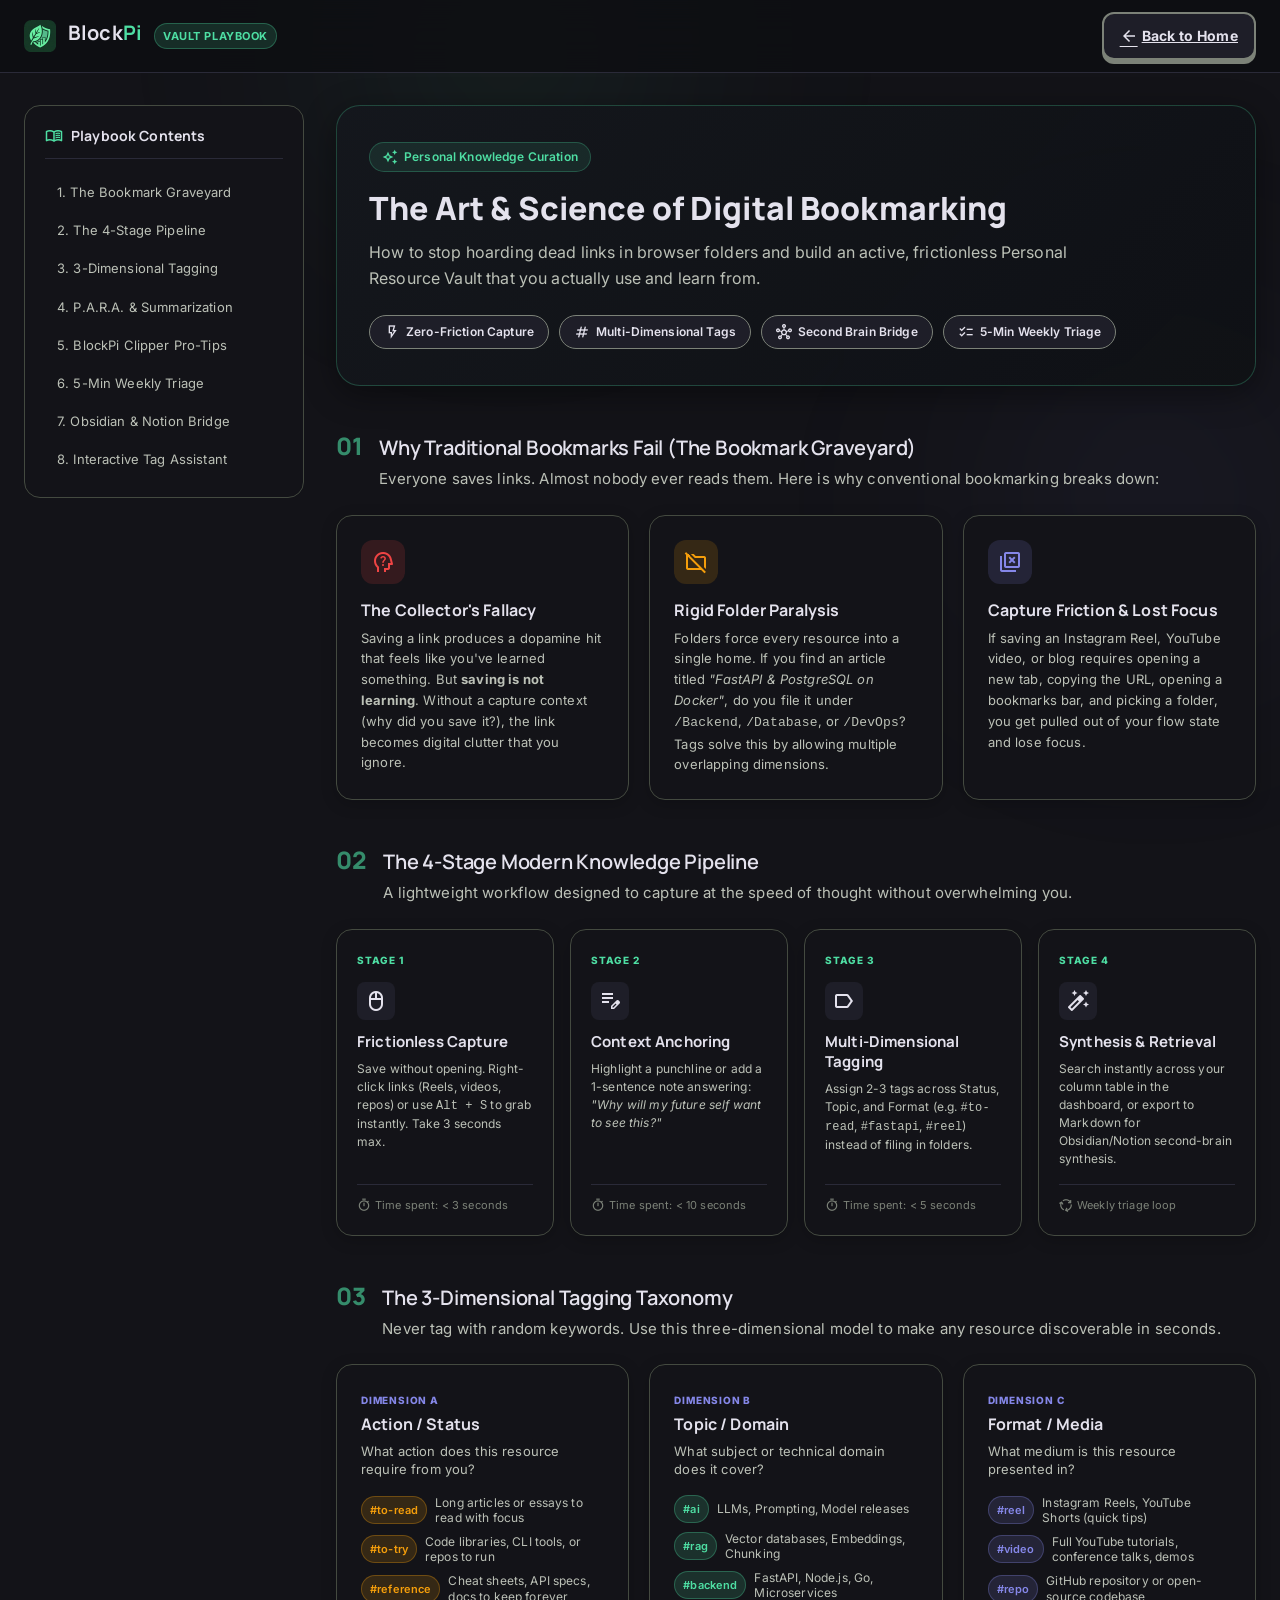
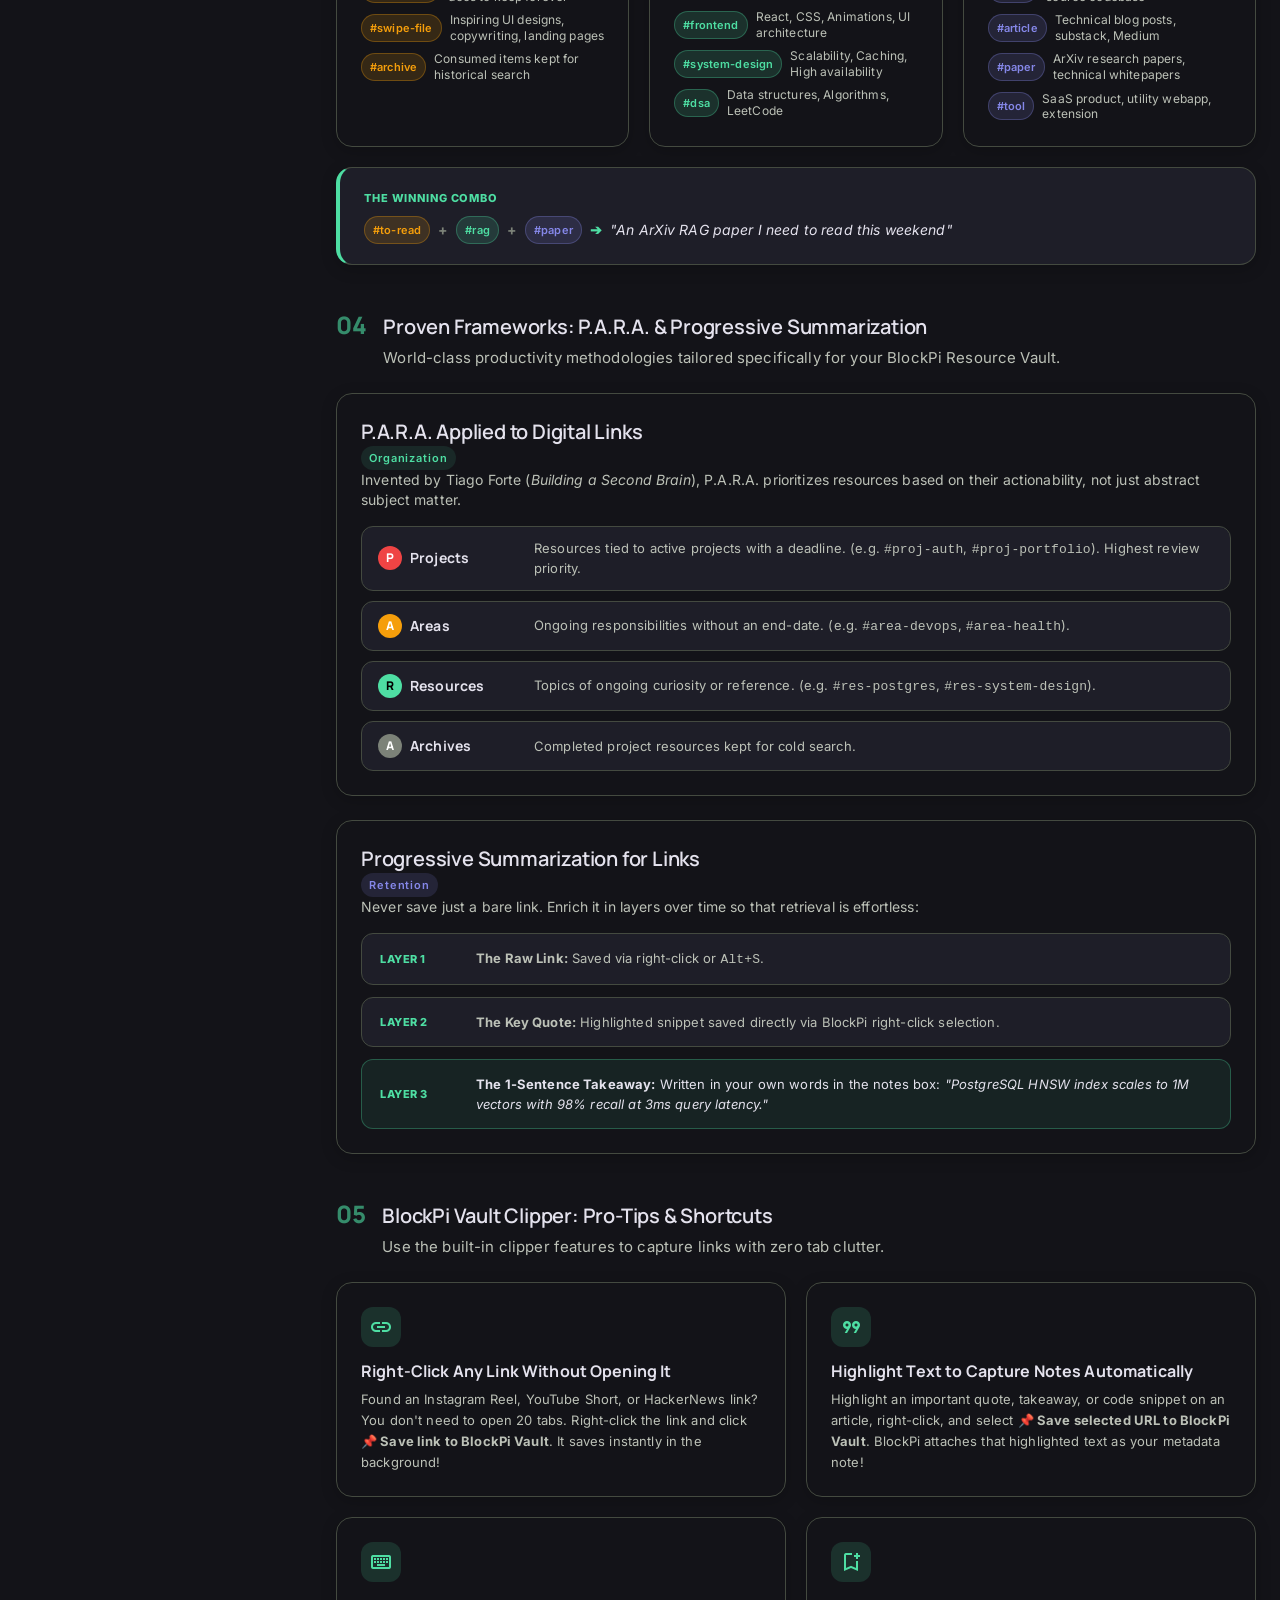
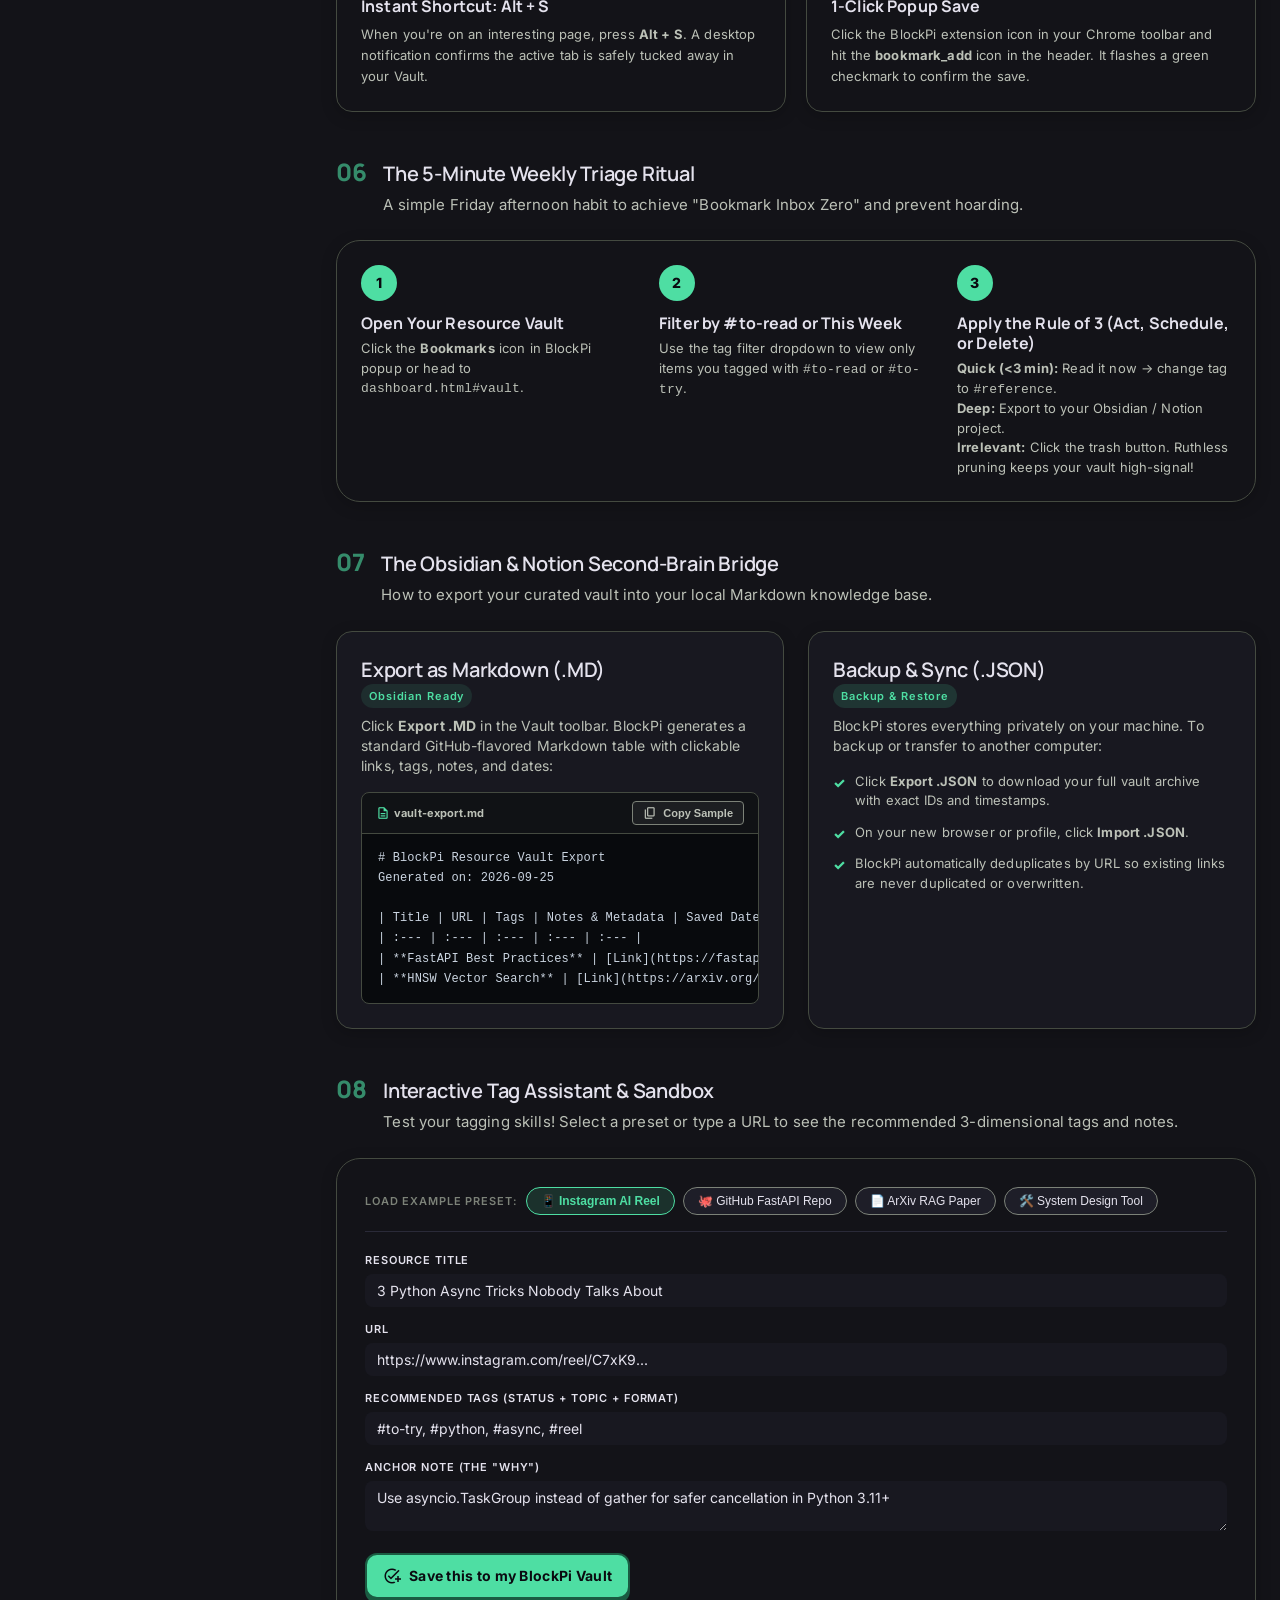
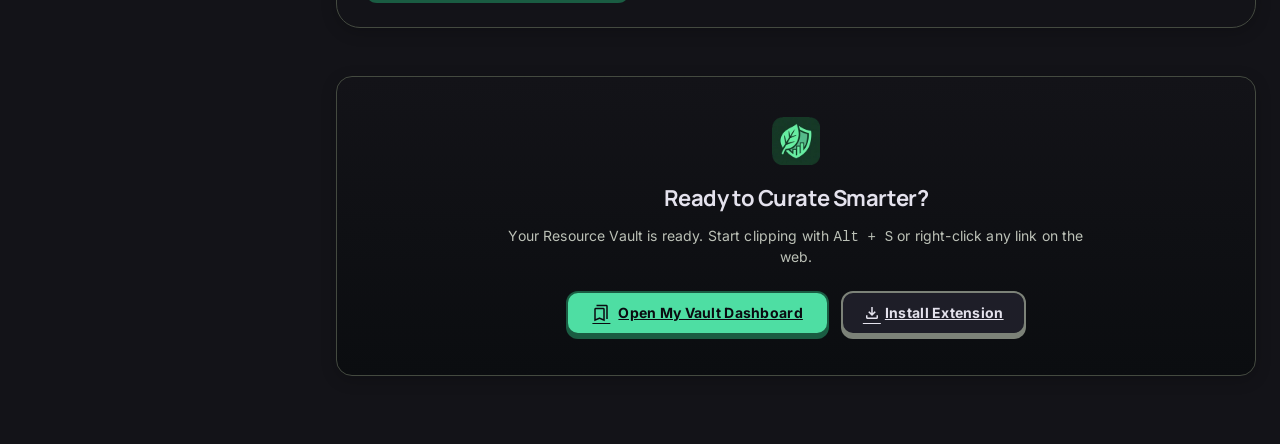
==== commit 13777a1b: "feat: release v1.1.0 with Resource Vault, WebP images, and onboarding clipper" ====
--- a/playbook/index.html
+++ b/playbook/index.html
@@ -4,7 +4,7 @@
   <meta charset="utf-8" />
   <meta name="viewport" content="width=device-width, initial-scale=1.0" />
   <title>Resource Vault Playbook & Guide — BlockPi</title>
-  <link rel="icon" type="image/png" href="../assets/images/icon128.png" />
+  <link rel="icon" type="image/webp" href="../assets/images/icon128.webp" />
   <link rel="preconnect" href="https://fonts.googleapis.com">
   <link rel="preconnect" href="https://fonts.gstatic.com" crossorigin>
   <link href="https://fonts.googleapis.com/css2?family=Fira+Code:wght@400;500;600&family=Inter:wght@400;500;600;700&family=Manrope:wght@600;700;800&family=Material+Symbols+Outlined:opsz,wght,FILL,GRAD@20..48,100..700,0..1,-50..200&display=swap" rel="stylesheet">
@@ -20,7 +20,7 @@
   <header class="guide-header">
     <div class="guide-header-container">
       <div class="guide-brand">
-        <img src="../assets/images/icon128.png" width="32" height="32" alt="BlockPi" class="brand-icon" />
+        <img src="../assets/images/icon128.webp" width="32" height="32" alt="BlockPi" class="brand-icon" />
         <div>
           <span class="brand-name">Block<span style="color:var(--primary)">Pi</span></span>
           <span class="brand-badge">Vault Playbook</span>
@@ -505,7 +505,7 @@
       <!-- Footer CTA -->
       <footer class="guide-footer card">
         <div style="text-align:center; max-width:600px; margin:0 auto;">
-          <img src="../assets/images/icon128.png" width="48" height="48" alt="BlockPi" style="margin-bottom:var(--sp-sm)" />
+          <img src="../assets/images/icon128.webp" width="48" height="48" alt="BlockPi" style="margin-bottom:var(--sp-sm)" />
           <h2 class="t-h1" style="color:var(--on-surface); font-size:22px;">Ready to Curate Smarter?</h2>
           <p class="t-body-md" style="color:var(--on-surface-variant); margin:var(--sp-sm) 0 var(--sp-lg);">
             Your Resource Vault is ready. Start clipping with <code>Alt + S</code> or right-click any link on the web.
